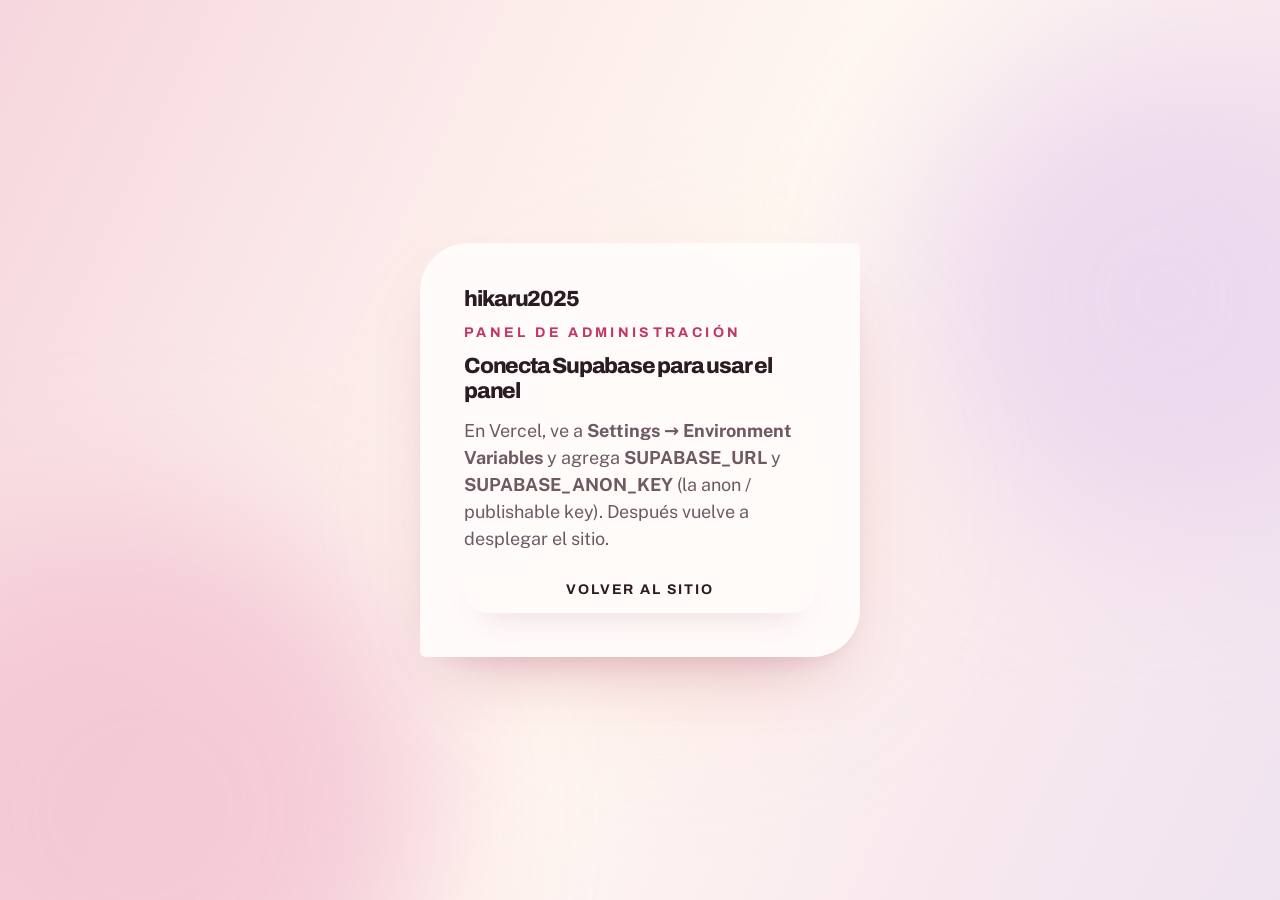
==== html/admin.html @ 3b114d68 "primer commit" ====
<!doctype html>
<html lang="es">
<head>
  <meta charset="utf-8">
  <meta name="viewport" content="width=device-width, initial-scale=1">
  <meta name="robots" content="noindex, nofollow">
  <title>Admin · hikaru2025</title>
  <link rel="preconnect" href="https://fonts.googleapis.com">
  <link rel="preconnect" href="https://fonts.gstatic.com" crossorigin>
  <link href="https://fonts.googleapis.com/css2?family=Archivo:wght@500;600;700;800;900&family=Public+Sans:wght@400;500;600&display=swap" rel="stylesheet">
  <link rel="stylesheet" href="/styles.css">
  <link rel="stylesheet" href="/css/admin.css">
</head>
<body class="admin">
  <div class="bg-orbs" aria-hidden="true"><span></span><span></span><span></span></div>
  <div id="app"><div class="auth"><div class="loader"><span></span><span></span><span></span></div></div></div>
  <dialog id="modal" class="modal"></dialog>
  <script type="module" src="/js/admin.js"></script>
</body>
</html>
---- styles.css ----
/* =====================================================================
   hikaru2025 · Estilos del sitio público
   ===================================================================== */
:root {
  --cream: #fff8f4;
  --paper: #fffbf9;
  --ink: #2b1c23;
  --muted: #6f5a64;
  --accent: #c2365f;
  --accent-2: #dc5470;
  --coral: #e5806a;
  --rose: #f6d4dd;
  --blush: #fbe8eb;
  --lilac: #efe3f0;
  --line: rgba(194, 54, 95, .16);

  --grad-accent: linear-gradient(135deg, #d64d6c 0%, #e2786a 100%);
  --grad-1: linear-gradient(150deg, rgba(247, 210, 221, .95) 0%, rgba(253, 243, 240, .92) 75%);
  --grad-2: linear-gradient(150deg, rgba(253, 244, 241, .95) 0%, rgba(238, 216, 229, .92) 100%);
  --grad-3: linear-gradient(150deg, rgba(237, 223, 240, .95) 0%, rgba(253, 247, 244, .92) 100%);
  --grad-4: linear-gradient(150deg, rgba(250, 226, 228, .95) 0%, rgba(246, 236, 228, .92) 100%);
  --grad-contact: linear-gradient(135deg, #f7c9d6 0%, #fbd9d3 40%, #fde6dc 62%, #ecd3ee 100%);

  --shadow: 0 34px 70px -34px rgba(160, 60, 90, .38), 0 12px 30px -20px rgba(120, 40, 70, .2);
  --shadow-sm: 0 14px 32px -18px rgba(150, 50, 80, .38);

  --font-display: "Archivo", system-ui, sans-serif;
  --font-body: "Public Sans", system-ui, sans-serif;

  --gutter: clamp(20px, 7vw, 140px);
  --header: 84px;
  --ease: cubic-bezier(.2, .75, .2, 1);
}

*, *::before, *::after { box-sizing: border-box; }
html { scroll-behavior: smooth; scroll-padding-top: calc(var(--header) + 12px); }
body {
  margin: 0; min-height: 100vh; display: flex; flex-direction: column;
  font-family: var(--font-body); color: var(--ink); background: var(--cream);
  -webkit-font-smoothing: antialiased; overflow-x: hidden;
}
main { flex: 1; }
img { max-width: 100%; display: block; }
a { color: inherit; }
button { font: inherit; color: inherit; cursor: pointer; }
::selection { background: var(--accent); color: #fff; }
:focus-visible { outline: 3px solid rgba(194, 54, 95, .45); outline-offset: 3px; }

/* ---------- Fondo animado ---------- */
.bg-orbs {
  position: fixed; inset: 0; z-index: -1; overflow: hidden;
  background: linear-gradient(115deg, #f6d6de 0%, #fbeae9 28%, #fff7f1 52%, #f8e9ee 78%, #efe3f0 100%);
}
.bg-orbs span { position: absolute; border-radius: 50%; filter: blur(80px); opacity: .75; animation: drift 22s ease-in-out infinite alternate; }
.bg-orbs span:nth-child(1) { width: 46vw; height: 46vw; left: -12vw; bottom: -16vw; background: #f2bfd0; }
.bg-orbs span:nth-child(2) { width: 38vw; height: 38vw; right: -10vw; top: 6vh; background: #e9d4ee; animation-duration: 28s; }
.bg-orbs span:nth-child(3) { width: 30vw; height: 30vw; left: 38vw; top: 34vh; background: #fde0d8; animation-duration: 34s; }
@keyframes drift { to { transform: translate3d(7vw, -5vh, 0) scale(1.18); } }

/* ---------- Encabezado / menú ---------- */
.site-header {
  position: sticky; top: 0; z-index: 50;
  background: rgba(255, 249, 245, .72);
  backdrop-filter: blur(16px); -webkit-backdrop-filter: blur(16px);
  transition: background .3s, box-shadow .3s;
}
.site-header.scrolled { background: rgba(255, 249, 245, .92); box-shadow: 0 10px 30px -22px rgba(120, 40, 70, .5); }
.nav-inner {
  height: var(--header); display: grid; grid-template-columns: 1fr auto 1fr; align-items: center; gap: 28px;
  padding: 0 clamp(18px, 4.5vw, 86px);
}
.brand { justify-self: start; text-decoration: none; font-family: var(--font-display); font-weight: 800; font-size: 21px; letter-spacing: -.05em; }
.nav-links { display: flex; align-items: center; justify-content: center; gap: 6px; }
.nav-cta { justify-self: end; }
.nav-links a {
  position: relative; padding: 10px 14px; border-radius: 999px; text-decoration: none;
  font-family: var(--font-display); font-weight: 600; font-size: 15px; letter-spacing: -.01em;
  transition: background .2s, color .2s;
}
.nav-links a::after {
  content: ""; position: absolute; left: 14px; right: 14px; bottom: 5px; height: 2px; border-radius: 2px;
  background: var(--grad-accent); transform: scaleX(0); transform-origin: left; transition: transform .35s var(--ease);
}
.nav-links a:hover::after, .nav-links a[aria-current="page"]::after { transform: scaleX(1); }
.nav-links a[aria-current="page"] { color: var(--accent); }
.nav-contact-mobile { display: none; }

.pill-btn {
  display: inline-flex; align-items: center; gap: 10px;
  border: 0; background: var(--paper); padding: 13px 20px; border-radius: 999px; text-decoration: none;
  font-family: var(--font-display); font-weight: 700; font-size: 14px; letter-spacing: .14em; text-transform: uppercase;
  box-shadow: var(--shadow-sm); transition: transform .25s var(--ease), box-shadow .25s, background .25s, color .25s;
}
.pill-btn:hover, .pill-btn[aria-current="page"] { transform: translateY(-2px); box-shadow: var(--shadow); background: var(--grad-accent); color: #fff; }

.menu-toggle { display: none; width: 46px; height: 46px; border: 0; border-radius: 50%; background: var(--paper); box-shadow: var(--shadow-sm); position: relative; }
.menu-toggle span { position: absolute; left: 14px; right: 14px; height: 2px; border-radius: 2px; background: currentColor; transition: transform .3s var(--ease), top .3s; }
.menu-toggle span:first-child { top: 19px; }
.menu-toggle span:last-child { top: 26px; }
.menu-open .menu-toggle span:first-child { top: 22px; transform: rotate(45deg); }
.menu-open .menu-toggle span:last-child { top: 22px; transform: rotate(-45deg); }

/* ---------- Tipografía ---------- */
.eyebrow { margin: 0; color: var(--accent); font-family: var(--font-display); font-weight: 700; font-size: 14px; letter-spacing: .24em; text-transform: uppercase; }
.kicker { font-family: var(--font-display); font-weight: 700; font-size: 14px; letter-spacing: .18em; text-transform: uppercase; }
.kicker.accent { color: var(--accent); }
.display { margin: 0; font-family: var(--font-display); font-weight: 800; letter-spacing: -.055em; line-height: 1.02; }
.h1 { font-size: clamp(48px, 6.4vw, 104px); }
.h1-page { font-size: clamp(40px, 5vw, 76px); }
.h2 { font-size: clamp(30px, 3vw, 46px); }
.h3 { font-size: clamp(22px, 1.7vw, 27px); line-height: 1.12; }
.lead { margin: 0; font-size: clamp(19px, 1.6vw, 25px); color: #5a454f; max-width: 34ch; line-height: 1.35; }
.text { margin: 0; color: var(--muted); font-size: 18px; line-height: 1.5; max-width: 52ch; }

/* ---------- Botones ---------- */
.btn {
  display: inline-flex; align-items: center; justify-content: center; gap: 10px;
  padding: 16px 26px; border: 0; border-radius: 999px; text-decoration: none;
  font-family: var(--font-display); font-weight: 700; font-size: 14px; letter-spacing: .13em; text-transform: uppercase; white-space: nowrap;
  transition: transform .25s var(--ease), box-shadow .25s, background .25s, color .25s;
}
.btn:hover { transform: translateY(-3px); }
.btn:active { transform: translateY(0); }
.btn-primary { background: var(--grad-accent); color: #fff; box-shadow: 0 18px 30px -16px rgba(200, 60, 90, .75); }
.btn-primary:hover { box-shadow: 0 24px 36px -16px rgba(200, 60, 90, .85); }
.btn-ghost { background: var(--paper); color: var(--ink); box-shadow: var(--shadow-sm); }
.btn-ghost:hover { background: #fff; }
.btn-block { width: 100%; }
.btn[aria-disabled="true"], .btn:disabled { opacity: .5; pointer-events: none; box-shadow: none; }
.btn svg { transition: transform .25s var(--ease); }
.btn:hover svg { transform: translate(2px, -2px); }

/* ---------- Secciones ---------- */
.section { position: relative; padding: clamp(56px, 8vw, 120px) var(--gutter); display: grid; gap: 44px; }
.section-head { display: flex; justify-content: space-between; align-items: end; gap: 24px 56px; flex-wrap: wrap; }
.section-head > div:first-child { display: grid; gap: 14px; max-width: 760px; }
.section-aside { display: grid; gap: 18px; justify-items: start; max-width: 420px; }

.reveal { opacity: 0; translate: 0 34px; transition: opacity .9s var(--ease) var(--d, 0s), translate .9s var(--ease) var(--d, 0s); }
.reveal.in { opacity: 1; translate: 0 0; }

.tilt {
  transform: perspective(1000px) rotateX(var(--rx, 0deg)) rotateY(var(--ry, 0deg)) translateY(var(--lift, 0px));
  transition: transform .35s var(--ease), box-shadow .35s, opacity .9s var(--ease) var(--d, 0s), translate .9s var(--ease) var(--d, 0s);
}
.tilt:hover { --lift: -8px; box-shadow: var(--shadow); }

/* ---------- Portadas ---------- */
.hero { min-height: calc(100svh - var(--header)); grid-template-columns: 1.05fr 1fr; align-items: center; padding-top: 40px; }
.page-hero { min-height: calc(78svh - var(--header)); align-content: center; }
.page-hero.split { grid-template-columns: 1.05fr 1fr; align-items: center; }
.page-hero.is-loading { place-items: center; }
.hero-copy { display: grid; gap: 22px; justify-items: start; }
.hero-actions { display: flex; gap: 14px; flex-wrap: wrap; margin-top: 8px; }
.num { font-family: var(--font-display); font-weight: 800; font-size: 22px; letter-spacing: -.04em; color: var(--accent); }
.ticker {
  display: inline-flex; align-items: center; gap: 12px; margin: 0;
  padding: 10px 18px 10px 14px; border-radius: 999px; background: rgba(255, 251, 249, .7);
  font-family: var(--font-display); font-weight: 700; font-size: 14px; letter-spacing: .12em; text-transform: uppercase;
}
.ticker-dot { width: 10px; height: 10px; border-radius: 50%; background: var(--accent-2); animation: pulse 2s infinite; }
@keyframes pulse { 0% { box-shadow: 0 0 0 0 rgba(220, 84, 112, .5); } 70%, 100% { box-shadow: 0 0 0 12px rgba(220, 84, 112, 0); } }
[data-ticker] { display: inline-block; transition: opacity .35s, translate .35s; }
[data-ticker].out { opacity: 0; translate: 0 8px; }

.hero-visual { position: relative; height: min(560px, 62vh); }
.about-visual { height: min(500px, 56vh); }
[data-depth] { translate: var(--px, 0) var(--py, 0); transition: translate .5s ease-out; }
.blob { position: absolute; }
.blob-a {
  right: 3%; top: 2%; width: 64%; aspect-ratio: 1.25;
  background: linear-gradient(135deg, #db6a82 0%, #eaa8b7 55%, #f6d2da 100%);
  border-radius: 48% 52% 40% 60% / 38% 46% 54% 62%;
  animation: morph 14s ease-in-out infinite, float 9s ease-in-out infinite;
}
.blob-b {
  left: 3%; top: 44%; width: 46%; aspect-ratio: 1.5;
  background: linear-gradient(160deg, #fcf5f3, #f0d4de);
  border-radius: 22% 26% 38% 48% / 30% 30% 60% 60%; box-shadow: var(--shadow);
  animation: float 11s ease-in-out infinite reverse;
}
.blob-c {
  right: 0; bottom: 0; width: 33%; aspect-ratio: 1.35; border-radius: 50%;
  background: linear-gradient(135deg, #e07b5f, #d9486b); box-shadow: 0 30px 50px -28px rgba(200, 60, 90, .7);
  animation: morph 10s ease-in-out infinite reverse, float 7s ease-in-out infinite;
}
@keyframes morph {
  0%, 100% { border-radius: 48% 52% 40% 60% / 38% 46% 54% 62%; }
  33% { border-radius: 60% 40% 55% 45% / 50% 60% 40% 50%; }
  66% { border-radius: 40% 60% 45% 55% / 60% 40% 60% 40%; }
}
@keyframes float { 50% { transform: translateY(-18px) rotate(3deg); } }
.hero-card {
  position: absolute; left: 22%; top: 26%; z-index: 2; width: min(340px, 72%); padding: 30px 32px;
  display: grid; gap: 30px; background: var(--paper); border-radius: 8px 40px 8px 40px; box-shadow: var(--shadow);
}
.hero-card .range { font-family: var(--font-display); font-weight: 800; font-size: 21px; color: var(--accent); letter-spacing: -.03em; }
.hero-card .tags { font-family: var(--font-display); font-weight: 700; font-size: 17px; letter-spacing: .2em; text-transform: uppercase; line-height: 1.45; }

/* ---------- Tarjetas de servicio ---------- */
.service-grid { display: grid; grid-template-columns: repeat(auto-fit, minmax(260px, 1fr)); gap: 22px; }
.nav-card {
  position: relative; isolation: isolate; overflow: hidden; min-height: 340px; padding: 30px;
  display: flex; flex-direction: column; gap: 18px; text-decoration: none;
  background: var(--grad-1); border-radius: 40px 40px 6px 40px; box-shadow: var(--shadow-sm);
}
.nav-card { transition: transform .35s var(--ease), box-shadow .35s, color .45s var(--ease), opacity .9s var(--ease) var(--d, 0s), translate .9s var(--ease) var(--d, 0s); }
.nav-card::before {
  content: ""; position: absolute; inset: 0; z-index: -1;
  background: linear-gradient(135deg, #c93a62 0%, #dd5f72 55%, #e47a6c 100%);
  opacity: 0; transition: opacity .45s var(--ease);
}
.nav-card:hover::before, .nav-card:focus-visible::before, .nav-card:active::before { opacity: 1; }
.nav-card:hover, .nav-card:focus-visible, .nav-card:active { color: #fff; }
.nav-card:active { --lift: -2px; }
.nav-card .h3 { margin-top: 18px; }
.card-text { color: var(--muted); font-size: 17px; line-height: 1.45; transition: color .45s var(--ease); }
.nav-card:hover .card-text, .nav-card:focus-visible .card-text, .nav-card:active .card-text { color: rgba(255, 255, 255, .9); }
.card-link { margin-top: auto; display: inline-flex; align-items: center; gap: 8px; font-family: var(--font-display); font-weight: 700; font-size: 14px; letter-spacing: .14em; text-transform: uppercase; }
.card-link .arrow { display: inline-flex; transition: transform .35s var(--ease); }
.nav-card:hover .arrow { transform: translate(6px, -6px) scale(1.15); }

/* ---------- Imagen / ilustración del servicio ---------- */
.media-stage { position: relative; height: min(520px, 60vh); }
.halo {
  position: absolute; inset: 0 0 0 4%;
  background: radial-gradient(circle at 40% 40%, rgba(255, 255, 255, .85), rgba(255, 246, 244, .5));
  border-radius: 58% 42% 45% 55% / 48% 52% 48% 52%; animation: morph 18s ease-in-out infinite;
}
.media-frame { position: absolute; left: 13%; top: 9%; width: 62%; aspect-ratio: 1.25; overflow: hidden; border-radius: 8px 44px 8px 44px; box-shadow: var(--shadow); background: #f3dbe2; }
.media-frame img { width: 100%; height: 100%; object-fit: cover; transition: transform 1.2s var(--ease); }
.media-stage:hover .media-frame img { transform: scale(1.06); }
.media-caption {
  position: absolute; right: 0; bottom: 6%; max-width: 300px; padding: 24px 28px;
  background: var(--paper); border-radius: 6px 6px 36px 6px; box-shadow: var(--shadow);
  font-family: var(--font-display); font-weight: 700; font-size: 18px; letter-spacing: .14em; text-transform: uppercase; line-height: 1.3;
  animation: float 9s ease-in-out infinite;
}
.ill { position: absolute; inset: 0; }
.ill-browser { background: linear-gradient(160deg, #fff, #fbeef1); display: flex; flex-direction: column; }
.ill-bar { display: flex; align-items: center; gap: 6px; padding: 12px 14px; background: #f7e3e8; }
.ill-bar i { width: 10px; height: 10px; border-radius: 50%; background: #e7a4b4; }
.ill-bar span { margin-left: 10px; flex: 1; height: 14px; border-radius: 99px; background: #fff; font: 600 10px/14px var(--font-body); color: var(--muted); padding: 0 10px; overflow: hidden; white-space: nowrap; }
.ill-body { flex: 1; padding: 16px; display: grid; grid-template-rows: 44% 1fr; gap: 12px; }
.ill-hero { border-radius: 12px; background: var(--grad-accent); position: relative; overflow: hidden; }
.ill-hero::after { content: ""; position: absolute; left: 8%; top: 28%; width: 45%; height: 12%; border-radius: 99px; background: rgba(255, 255, 255, .85); box-shadow: 0 22px 0 -2px rgba(255, 255, 255, .55); }
.ill-grid { display: grid; grid-template-columns: repeat(3, 1fr); gap: 10px; }
.ill-grid b { border-radius: 10px; background: linear-gradient(90deg, #f6dbe2 0%, #fdf1f3 50%, #f6dbe2 100%); background-size: 200% 100%; animation: shimmer 2.4s linear infinite; }
.ill-grid b:nth-child(2n) { animation-delay: .4s; }
@keyframes shimmer { to { background-position: -200% 0; } }
.ill-flow { background: linear-gradient(160deg, #2c1b24, #4a2434); }
.ill-flow svg { width: 100%; height: 100%; }
.ill-flow .node { fill: #fff6f6; }
.ill-flow .node-accent { fill: url(#flowGrad); }
.ill-flow .wire { fill: none; stroke: rgba(255, 220, 228, .45); stroke-width: 2; stroke-dasharray: 6 6; animation: dash 1.2s linear infinite; }
.ill-flow text { font: 700 11px var(--font-display); letter-spacing: .12em; fill: #3a2430; text-transform: uppercase; }
.ill-flow .node-accent + text { fill: #fff; }
@keyframes dash { to { stroke-dashoffset: -24; } }
.ill-chat { background: linear-gradient(170deg, #fdf3f1, #f3dbe4); padding: 22px; display: flex; flex-direction: column; justify-content: flex-end; gap: 10px; }
.bubble { max-width: 78%; padding: 12px 16px; border-radius: 18px 18px 18px 4px; background: #fff; font-size: 14px; line-height: 1.35; color: var(--ink); box-shadow: 0 8px 18px -12px rgba(120, 40, 70, .4); opacity: 0; animation: bubble 9s var(--ease) infinite; }
.bubble.out { align-self: flex-end; border-radius: 18px 18px 4px 18px; background: var(--grad-accent); color: #fff; }
.bubble:nth-child(2) { animation-delay: .9s; }
.bubble:nth-child(3) { animation-delay: 1.8s; }
.bubble:nth-child(4) { animation-delay: 2.7s; }
@keyframes bubble { 0% { opacity: 0; transform: translateY(12px) scale(.96); } 8%, 82% { opacity: 1; transform: none; } 92%, 100% { opacity: 0; transform: translateY(-6px); } }
.typing { display: flex; gap: 5px; padding: 14px 16px; }
.typing i { width: 7px; height: 7px; border-radius: 50%; background: #fff; animation: blink 1.2s infinite; }
.typing i:nth-child(2) { animation-delay: .2s; }
.typing i:nth-child(3) { animation-delay: .4s; }
@keyframes blink { 50% { opacity: .3; } }

/* ---------- Proyectos ---------- */
.projects-grid { display: grid; grid-template-columns: repeat(auto-fit, minmax(280px, 1fr)); gap: 24px; }
.project { display: flex; flex-direction: column; overflow: hidden; background: var(--grad-1); border-radius: 6px 40px 6px 6px; box-shadow: var(--shadow-sm); }
.project:nth-child(3n+2) { background: var(--grad-2); border-radius: 6px 40px 40px 40px; }
.project:nth-child(3n+3) { background: var(--grad-3); border-radius: 40px 40px 6px 40px; }
.project-media { position: relative; display: block; aspect-ratio: 16 / 8; overflow: hidden; background: #f3dbe2; }
.project-media img { width: 100%; height: 100%; object-fit: cover; transition: transform 1s var(--ease); }
.project:hover .project-media img { transform: scale(1.06); }
.project-media .ill-body { grid-template-rows: 1fr; }
.project-media .ill-hero::after { top: 34%; }
.project-body { flex: 1; display: grid; gap: 12px; align-content: start; padding: 26px 28px 30px; }
.project .domain { display: inline-flex; align-items: center; gap: 6px; font-size: 14px; font-weight: 600; color: var(--accent); text-decoration: none; }
.project .domain:hover { text-decoration: underline; }
.project-actions { margin-top: 14px; }

/* ---------- Paquetes ---------- */
.pkg-grid { display: flex; flex-wrap: wrap; justify-content: center; gap: 24px; padding-top: 14px; }
.pkg-grid > .pkg { flex: 1 1 260px; max-width: 400px; }
.pkg { position: relative; min-height: 440px; padding: 36px 36px 32px; display: flex; flex-direction: column; align-items: center; gap: 18px; text-align: center; background: var(--grad-1); border-radius: 40px 40px 6px 40px; box-shadow: var(--shadow-sm); }
.pkg:nth-child(3n+2) { background: var(--grad-2); border-radius: 6px 40px 40px 6px; }
.pkg:nth-child(3n+3) { background: var(--grad-4); border-radius: 40px 6px 6px 40px; }
.pkg.is-highlight { box-shadow: 0 0 0 2px rgba(194, 54, 95, .35), var(--shadow); }
.badge { position: absolute; top: -14px; left: 50%; translate: -50% 0; white-space: nowrap; padding: 8px 14px; border-radius: 999px; background: var(--grad-accent); color: #fff; font-family: var(--font-display); font-weight: 700; font-size: 11px; letter-spacing: .16em; text-transform: uppercase; }
.price { margin: 0; font-family: var(--font-display); font-weight: 800; font-size: clamp(26px, 2.4vw, 38px); letter-spacing: -.05em; line-height: 1.05; color: var(--accent); overflow-wrap: anywhere; max-width: 100%; }
.pkg-includes { margin-top: auto; width: 100%; color: var(--muted); font-size: 17px; line-height: 1.5; }
.pkg-includes ul { margin: 2px 0 0; padding: 0; list-style: none; }
.pkg-includes li::before { content: "·"; margin-right: 8px; color: var(--accent); font-weight: 700; }

/* ---------- Pasos y valores ---------- */
.steps { list-style: none; margin: 0; padding: 0; display: grid; grid-template-columns: repeat(auto-fit, minmax(220px, 1fr)); gap: 22px; }
.step { display: grid; gap: 14px; align-content: start; padding: 32px 30px; background: var(--grad-1); border-radius: 36px 36px 6px 36px; box-shadow: var(--shadow-sm); }
.step:nth-child(4n+2) { background: var(--grad-2); border-radius: 6px 36px 36px 36px; }
.step:nth-child(4n+3) { background: var(--grad-3); border-radius: 36px 6px 36px 36px; }
.step:nth-child(4n+4) { background: var(--grad-4); border-radius: 36px 36px 36px 6px; }
.step .text { font-size: 17px; }
.step-n { font-family: var(--font-display); font-weight: 900; font-size: 46px; letter-spacing: -.06em; line-height: 1; background: var(--grad-accent); -webkit-background-clip: text; background-clip: text; color: transparent; }

/* ---------- Sobre nosotros ---------- */
.story-grid { display: grid; grid-template-columns: 1fr 1.2fr; gap: 40px 80px; align-items: start; }
.story-text { display: grid; gap: 20px; }
.stats { display: grid; grid-template-columns: repeat(3, 1fr); gap: 22px; padding: 34px; border-radius: 40px 6px 40px 6px; background: rgba(255, 252, 251, .75); box-shadow: var(--shadow-sm); }
.stat { display: grid; gap: 6px; text-align: center; }
.stat-n { font-family: var(--font-display); font-weight: 900; font-size: clamp(44px, 5vw, 76px); letter-spacing: -.06em; line-height: 1; background: var(--grad-accent); -webkit-background-clip: text; background-clip: text; color: transparent; }
.stat .kicker { color: var(--muted); font-size: 12px; }

/* ---------- Llamado a la acción ---------- */
.cta-band {
  display: flex; justify-content: space-between; align-items: center; gap: 24px 40px; flex-wrap: wrap;
  padding: clamp(36px, 5vw, 64px); border-radius: 48px 6px 48px 6px; background: var(--grad-accent); color: #fff;
  box-shadow: 0 34px 60px -34px rgba(200, 60, 90, .8); position: relative; overflow: hidden;
}
.cta-band::after { content: ""; position: absolute; right: -60px; top: -80px; width: 260px; height: 260px; border-radius: 50%; background: rgba(255, 255, 255, .14); animation: morph 12s ease-in-out infinite; }
.cta-band > div { display: grid; gap: 10px; position: relative; z-index: 1; }
.cta-band .text { color: rgba(255, 255, 255, .88); }
.cta-band .btn-primary { background: #fff; color: var(--accent); position: relative; z-index: 1; }

/* ---------- Contacto ---------- */
.contact-grid { display: grid; grid-template-columns: repeat(2, 1fr); gap: 22px; }
.contact { padding: 30px 32px; display: grid; gap: 18px; background: var(--grad-1); border-radius: 40px 6px 6px 40px; box-shadow: var(--shadow-sm); }
.contact:nth-child(4n+2) { background: var(--grad-3); border-radius: 40px 40px 6px 40px; }
.contact:nth-child(4n+3) { background: var(--grad-2); border-radius: 6px 40px 40px 6px; }
.contact:nth-child(4n+4) { background: var(--grad-4); border-radius: 40px 40px 6px 6px; }
.contact .value { overflow-wrap: anywhere; }
.contact-grid.compact { gap: 14px; margin-top: 10px; }
.contact-grid.compact .contact { padding: 22px 24px; gap: 12px; }
.contact-grid.compact .h3 { font-size: 20px; }
.contact-grid.compact .btn { padding: 12px 16px; font-size: 12px; }

/* Tema contacto: rosa pastel más intenso (sección del inicio y página de contacto) */
.theme-dark .contact, .theme-contact .contact {
  background: rgba(255, 252, 251, .6); border: 1px solid rgba(255, 255, 255, .75);
  backdrop-filter: blur(12px); -webkit-backdrop-filter: blur(12px); box-shadow: var(--shadow-sm);
}
.theme-dark .contact:hover, .theme-contact .contact:hover { background: rgba(255, 252, 251, .85); }
.contact-band {
  position: relative; overflow: hidden; isolation: isolate;
  display: grid; gap: 40px; padding: clamp(36px, 6vw, 90px);
  background: var(--grad-contact); border-radius: 56px 8px 56px 8px;
  box-shadow: 0 40px 80px -44px rgba(194, 54, 95, .55);
}
.contact-band::before, .contact-band::after { content: ""; position: absolute; z-index: -1; border-radius: 50%; filter: blur(50px); }
.contact-band::before { width: 420px; height: 420px; right: -120px; top: -160px; background: rgba(235, 140, 165, .6); animation: drift 18s ease-in-out infinite alternate; }
.contact-band::after { width: 340px; height: 340px; left: -100px; bottom: -170px; background: rgba(250, 190, 170, .65); animation: drift 24s ease-in-out infinite alternate-reverse; }

/* Página de contacto: mismo rosa pastel, con un degradado distinto */
body.theme-contact { background: #f8d5dc; }
.theme-contact .bg-orbs { background: var(--grad-contact); }
.theme-contact .bg-orbs span:nth-child(1) { background: #ef9fb6; opacity: .7; }
.theme-contact .bg-orbs span:nth-child(2) { background: #fbc6b4; opacity: .7; }
.theme-contact .bg-orbs span:nth-child(3) { background: #dcbfe8; opacity: .6; }
.theme-contact .site-header { background: rgba(255, 240, 242, .6); }
.theme-contact .site-header.scrolled { background: rgba(255, 240, 242, .92); }
.contact-page { grid-template-columns: 1fr minmax(0, 600px); align-items: start; gap: 56px; padding-top: clamp(40px, 6vw, 90px); }
.contact-intro { display: grid; gap: 20px; }

/* ---------- Formulario ---------- */
.form-card {
  --ink: #2b1c23; --muted: #6f5a64; --accent: #c2365f; --paper: #fffbf9;
  color: var(--ink); display: grid; gap: 22px; padding: clamp(28px, 4vw, 52px);
  background: rgba(255, 252, 251, .96); border-radius: 48px 6px 48px 6px; box-shadow: var(--shadow);
}
.form-intro { display: grid; gap: 10px; margin-bottom: 6px; }
.form-intro .text { font-size: 16px; }
.row-2 { display: grid; grid-template-columns: 1fr 1fr; gap: 20px; }
.field { display: grid; gap: 10px; }
.field > span:first-child { font-family: var(--font-display); font-weight: 700; font-size: 13px; letter-spacing: .2em; text-transform: uppercase; }
.field input, .field select, .field textarea {
  width: 100%; padding: 15px 18px; border: 1px solid #f0d4dc; border-radius: 14px;
  background: #fffdfc; font: inherit; font-size: 17px; color: #2b1c23; transition: border-color .2s, box-shadow .2s;
}
.field textarea { min-height: 140px; resize: vertical; }
.field input:focus, .field select:focus, .field textarea:focus { outline: none; border-color: #c2365f; box-shadow: 0 0 0 4px rgba(194, 54, 95, .12); }
.hp { position: absolute; left: -9999px; width: 1px; height: 1px; opacity: 0; }
.form-card .btn-primary { justify-self: start; }

/* ---------- Pie de página ---------- */
.site-footer { padding: 64px var(--gutter) 36px; border-top: 1px solid var(--line); background: rgba(255, 249, 245, .55); }
.theme-contact .site-footer { background: rgba(255, 245, 243, .5); }
.footer-grid { display: grid; grid-template-columns: 2fr repeat(3, 1fr); gap: 36px; }
.footer-brand { display: grid; gap: 12px; align-content: start; }
.footer-brand .text { font-size: 16px; max-width: 30ch; }
.site-footer ul { list-style: none; margin: 14px 0 0; padding: 0; display: grid; gap: 10px; }
.site-footer ul a { text-decoration: none; color: var(--muted); transition: color .2s; }
.site-footer ul a:hover { color: var(--accent); }
.site-footer .kicker { margin: 0; font-size: 12px; }
.footer-legal { margin: 48px 0 0; font-size: 14px; color: var(--muted); }

/* ---------- Varios ---------- */
.loader { display: flex; gap: 10px; justify-content: center; }
.loader span { width: 14px; height: 14px; border-radius: 50%; background: var(--accent-2); animation: blink 1s infinite; }
.loader span:nth-child(2) { animation-delay: .15s; }
.loader span:nth-child(3) { animation-delay: .3s; }
.demo-badge { position: fixed; left: 18px; bottom: 18px; z-index: 39; padding: 8px 14px; border-radius: 999px; background: rgba(43, 28, 35, .85); color: #fff; font: 600 12px var(--font-body); }
.toast {
  position: fixed; left: 50%; bottom: 32px; z-index: 80; max-width: min(92vw, 460px);
  padding: 14px 22px; border-radius: 16px; background: #2b1c23; color: #fff; font-size: 15px; box-shadow: var(--shadow);
  transform: translate(-50%, 20px); opacity: 0; pointer-events: none; transition: opacity .3s, transform .3s var(--ease);
}
.toast.show { opacity: 1; transform: translate(-50%, 0); }
.toast[data-type="ok"] { background: linear-gradient(135deg, #b8325a, #d9607a); }
.toast[data-type="error"] { background: #7a1f35; }

/* ---------- Responsive ---------- */
@media (max-width: 1180px) {
  .nav-inner { display: flex; }
  .menu-toggle { display: block; margin-left: auto; }
  .nav-cta { display: none; }
  .nav-links {
    position: absolute; left: 12px; right: 12px; top: calc(var(--header) - 6px);
    flex-direction: column; align-items: stretch; gap: 2px; padding: 12px;
    background: rgba(255, 250, 247, .97); border-radius: 28px; box-shadow: var(--shadow);
    opacity: 0; visibility: hidden; translate: 0 -10px; transition: opacity .3s, translate .3s var(--ease), visibility .3s;
  }
  .menu-open .nav-links { opacity: 1; visibility: visible; translate: 0 0; }
  .nav-links a { padding: 16px 18px; font-size: 18px; }
  .nav-links a::after { left: 18px; right: auto; width: 30px; bottom: 10px; }
  .nav-contact-mobile { display: block; background: var(--grad-accent); color: #fff !important; text-align: center; margin-top: 6px; }
  .nav-contact-mobile::after { display: none; }
  .contact-grid { grid-template-columns: 1fr; }
  .contact-grid.compact { grid-template-columns: 1fr 1fr; }
}
@media (max-width: 900px) {
  :root { --header: 72px; }
  .hero, .page-hero.split, .contact-page, .story-grid { grid-template-columns: 1fr; }
  .hero { min-height: 0; padding-top: 32px; }
  .page-hero { min-height: 0; }
  .hero-visual { height: 380px; }
  .media-stage { height: 360px; }
  .media-frame { left: 4%; width: 74%; }
  .media-caption { font-size: 14px; padding: 18px 20px; max-width: 220px; }
  .nav-card { min-height: 0; }
  .pkg { min-height: 0; }
  .footer-grid { grid-template-columns: 1fr 1fr; }
  .footer-brand { grid-column: 1 / -1; }
}
@media (max-width: 600px) {
  .row-2, .contact-grid.compact { grid-template-columns: 1fr; }
  .stats { grid-template-columns: 1fr; padding: 26px; }
  .hero-card { left: 10%; padding: 22px; }
  .hero-card .tags { font-size: 14px; }
  .btn { padding: 14px 20px; }
  .demo-badge { display: none; }
}

@media (prefers-reduced-motion: reduce) {
  *, *::before, *::after { animation: none !important; transition: none !important; scroll-behavior: auto !important; }
  .reveal { opacity: 1; translate: none; }
  .bubble { opacity: 1; }
}
---- css/admin.css ----
/* =====================================================================
   hikaru2025 · Panel de administración
   ===================================================================== */
html { scroll-snap-type: none !important; }
body.admin { min-height: 100vh; }

/* ---------- Login ---------- */
.auth { min-height: 100vh; display: grid; place-items: center; padding: 24px; }
.auth-card {
  width: min(440px, 100%); display: grid; gap: 20px; padding: 44px;
  background: rgba(255, 252, 251, .93); border-radius: 48px 6px 48px 6px; box-shadow: var(--shadow);
}
.auth-card .brand { font-size: 22px; }
.form-msg { margin: 0; min-height: 1.2em; font-size: 15px; color: var(--accent); }
.notice { display: grid; gap: 14px; }
.notice code, .code {
  display: block; padding: 14px 16px; border-radius: 12px; background: #2b1c23; color: #ffe4ea;
  font: 13px/1.5 ui-monospace, SFMono-Regular, Menlo, monospace; white-space: pre-wrap; word-break: break-all;
}

/* ---------- Estructura ---------- */
.admin-shell { display: grid; grid-template-columns: 270px 1fr; min-height: 100vh; }
.admin-side {
  position: sticky; top: 0; height: 100vh; padding: 32px 22px;
  display: flex; flex-direction: column; gap: 28px;
  background: rgba(255, 249, 245, .78); backdrop-filter: blur(16px); -webkit-backdrop-filter: blur(16px);
  border-right: 1px solid var(--line);
}
.admin-side .brand { font-size: 22px; padding: 0 12px; }
.admin-side .eyebrow { padding: 0 12px; font-size: 12px; margin-top: -20px; }
.admin-nav { display: grid; gap: 4px; }
.admin-nav button {
  display: flex; align-items: center; justify-content: space-between; gap: 10px;
  padding: 13px 14px; border: 0; border-radius: 14px; background: transparent; text-align: left;
  font-family: var(--font-display); font-weight: 700; font-size: 15px; letter-spacing: -.01em;
  transition: background .2s, color .2s;
}
.admin-nav button:hover { background: rgba(246, 212, 221, .55); }
.admin-nav button.active { background: var(--grad-accent); color: #fff; box-shadow: var(--shadow-sm); }
.count {
  min-width: 24px; padding: 3px 8px; border-radius: 999px; background: var(--accent); color: #fff;
  font-size: 12px; text-align: center;
}
.count:empty { display: none; }
.admin-nav button.active .count { background: #fff; color: var(--accent); }
.side-foot { margin-top: auto; display: grid; gap: 12px; padding: 0 6px; }
.side-foot small { color: var(--muted); overflow-wrap: anywhere; }
.link-btn { border: 0; background: none; padding: 0; text-align: left; color: var(--accent); font-weight: 600; text-decoration: underline; text-underline-offset: 3px; }

.admin-main { padding: clamp(24px, 4vw, 56px); display: grid; gap: 28px; align-content: start; min-width: 0; }
.view-head { display: flex; justify-content: space-between; align-items: end; gap: 20px; flex-wrap: wrap; }
.view-head > div { display: grid; gap: 10px; }
.view-head .text { font-size: 16px; }

.btn.sm { padding: 11px 16px; font-size: 12px; }

/* ---------- Tabla ---------- */
.panel {
  background: rgba(255, 252, 251, .9); border-radius: 28px; box-shadow: var(--shadow-sm); overflow: hidden;
}
.data { width: 100%; border-collapse: collapse; font-size: 15px; }
.data th {
  text-align: left; padding: 16px 20px; background: rgba(246, 212, 221, .45);
  font-family: var(--font-display); font-weight: 700; font-size: 12px; letter-spacing: .16em; text-transform: uppercase; color: var(--muted);
}
.data td { padding: 14px 20px; border-top: 1px solid var(--line); vertical-align: middle; }
.data tr { transition: background .2s; }
.data tbody tr:hover { background: rgba(251, 232, 235, .55); }
.data td.strong { font-weight: 600; }
.data a { color: var(--accent); text-decoration: none; word-break: break-all; }
.data a:hover { text-decoration: underline; }
.muted { color: var(--muted); }
.thumb { width: 54px; height: 38px; border-radius: 8px; object-fit: cover; background: var(--blush); }
.row-actions { display: flex; gap: 8px; justify-content: flex-end; white-space: nowrap; }
.icon-btn {
  padding: 8px 14px; border: 0; border-radius: 999px; background: var(--paper); box-shadow: 0 4px 12px -8px rgba(120, 40, 70, .5);
  font-weight: 600; font-size: 14px; transition: background .2s, color .2s;
}
.icon-btn:hover { background: var(--blush); }
.icon-btn.danger:hover { background: #7a1f35; color: #fff; }
.empty { padding: 48px 24px; text-align: center; color: var(--muted); }

/* Interruptor */
.switch { position: relative; display: inline-block; width: 46px; height: 26px; }
.switch input { position: absolute; opacity: 0; inset: 0; margin: 0; cursor: pointer; z-index: 1; }
.switch span { position: absolute; inset: 0; border-radius: 99px; background: #e8cfd6; transition: background .25s; }
.switch span::after { content: ""; position: absolute; left: 3px; top: 3px; width: 20px; height: 20px; border-radius: 50%; background: #fff; box-shadow: 0 2px 6px rgba(0, 0, 0, .15); transition: transform .25s var(--ease); }
.switch input:checked + span { background: var(--accent-2); }
.switch input:checked + span::after { transform: translateX(20px); }
.switch input:focus-visible + span { outline: 3px solid rgba(194, 54, 95, .45); outline-offset: 2px; }

/* ---------- Solicitudes ---------- */
.chips { display: flex; gap: 8px; flex-wrap: wrap; }
.chip {
  padding: 9px 16px; border: 0; border-radius: 999px; background: rgba(255, 252, 251, .85);
  font-family: var(--font-display); font-weight: 700; font-size: 13px; letter-spacing: .06em;
  box-shadow: 0 4px 12px -8px rgba(120, 40, 70, .5);
}
.chip.active { background: var(--ink); color: #fff; }
.req-list { display: grid; gap: 16px; }
.req {
  display: grid; gap: 12px; padding: 24px 26px;
  background: rgba(255, 252, 251, .9); border-radius: 6px 28px 28px 28px; box-shadow: var(--shadow-sm);
  border-left: 4px solid transparent;
}
.req[data-status="nueva"] { border-left-color: var(--accent-2); }
.req header { display: flex; justify-content: space-between; gap: 12px; flex-wrap: wrap; }
.req header strong { font-family: var(--font-display); font-size: 19px; letter-spacing: -.03em; }
.req header a { color: var(--accent); margin-left: 8px; }
.req time { color: var(--muted); font-size: 14px; }
.req .tag {
  justify-self: start; padding: 6px 12px; border-radius: 999px; background: var(--blush); color: var(--accent);
  font-family: var(--font-display); font-weight: 700; font-size: 12px; letter-spacing: .12em; text-transform: uppercase;
}
.req p { margin: 0; color: #4d3a43; line-height: 1.5; white-space: pre-wrap; overflow-wrap: anywhere; }
.req footer { display: flex; gap: 10px; align-items: center; flex-wrap: wrap; }
.req select { padding: 9px 12px; border-radius: 12px; border: 1px solid #f0d4dc; background: #fff; font: inherit; font-size: 14px; }

/* ---------- Ajustes ---------- */
.settings-form { display: grid; gap: 22px; }
.settings-group { display: grid; gap: 18px; padding: 28px; background: rgba(255, 252, 251, .9); border-radius: 28px; box-shadow: var(--shadow-sm); }
.settings-group h2 { margin: 0; font-family: var(--font-display); font-size: 20px; letter-spacing: -.03em; }
.settings-group .grid { display: grid; grid-template-columns: repeat(auto-fit, minmax(260px, 1fr)); gap: 18px; }
.sticky-save { position: sticky; bottom: 20px; justify-self: end; }

/* ---------- Modal ---------- */
.modal {
  width: min(680px, calc(100vw - 24px)); max-height: calc(100vh - 32px); padding: 0; border: 0;
  border-radius: 32px; background: var(--paper); color: var(--ink); box-shadow: var(--shadow);
}
.modal::backdrop { background: rgba(43, 28, 35, .35); backdrop-filter: blur(4px); }
.modal[open] { animation: pop .35s var(--ease); }
@keyframes pop { from { opacity: 0; transform: translateY(16px) scale(.98); } }
.modal-card { display: flex; flex-direction: column; max-height: calc(100vh - 32px); }
.modal-card header, .modal-card footer { display: flex; justify-content: space-between; align-items: center; gap: 12px; padding: 22px 28px; }
.modal-card header { border-bottom: 1px solid var(--line); }
.modal-card footer { border-top: 1px solid var(--line); justify-content: flex-end; }
.modal-body { display: grid; gap: 18px; padding: 24px 28px; overflow-y: auto; }
.modal .field > span:first-child { font-size: 12px; }
.modal .field input, .modal .field select, .modal .field textarea { padding: 13px 15px; font-size: 16px; }
.modal .field textarea { min-height: 110px; }
.help { font-size: 13px; color: var(--muted); }
.check { display: flex; align-items: center; gap: 12px; font-weight: 600; }
.checks { display: flex; gap: 28px; flex-wrap: wrap; }
.img-field { display: grid; grid-template-columns: 110px 1fr; gap: 14px; align-items: center; }
.img-field img, .img-field .ph { width: 110px; height: 78px; border-radius: 12px; object-fit: cover; background: var(--grad-1); }
.img-field > div { display: grid; gap: 8px; justify-items: start; }
.file-btn { position: relative; overflow: hidden; }
.file-btn input { position: absolute; inset: 0; opacity: 0; cursor: pointer; }

/* ---------- Responsive ---------- */
@media (max-width: 900px) {
  .admin-shell { grid-template-columns: minmax(0, 1fr); }
  .admin-nav, .admin-main { min-width: 0; }
  .admin-side { min-width: 0; position: sticky; z-index: 5; height: auto; padding: 14px 16px; gap: 12px; flex-direction: row; align-items: center; flex-wrap: wrap; border-right: 0; border-bottom: 1px solid var(--line); }
  .admin-side .eyebrow { display: none; }
  .admin-nav { order: 3; width: 100%; display: flex; overflow-x: auto; gap: 6px; padding-bottom: 4px; }
  .admin-nav button { white-space: nowrap; padding: 10px 14px; }
  .side-foot { margin: 0 0 0 auto; display: flex; align-items: center; }
  .side-foot small { display: none; }

  .data thead { display: none; }
  .data, .data tbody, .data tr, .data td { display: block; width: 100%; }
  .data tr { padding: 14px 18px; border-top: 1px solid var(--line); }
  .data td { border: 0; padding: 6px 0; display: flex; justify-content: space-between; gap: 16px; }
  .data td::before { content: attr(data-label); font-family: var(--font-display); font-weight: 700; font-size: 11px; letter-spacing: .14em; text-transform: uppercase; color: var(--muted); }
  .data td.row-actions::before { content: none; }
  .img-field { grid-template-columns: 1fr; }
}
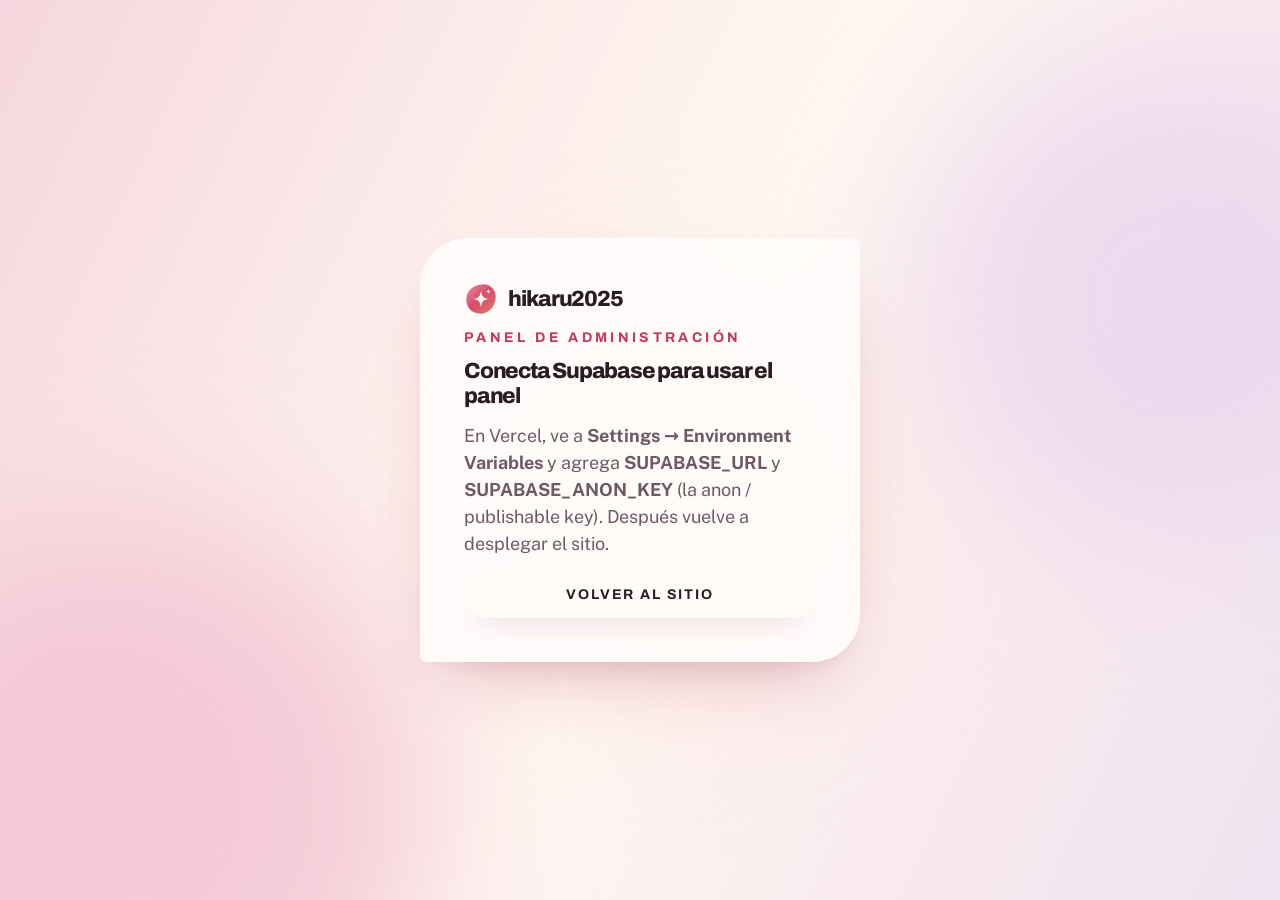
==== commit 2cb7d167: "Se agrega el logo" ====
--- a/html/admin.html
+++ b/html/admin.html
@@ -5,6 +5,8 @@
   <meta name="viewport" content="width=device-width, initial-scale=1">
   <meta name="robots" content="noindex, nofollow">
   <title>Admin · hikaru2025</title>
+  <link rel="icon" href="/img/favicon.svg" type="image/svg+xml">
+  <link rel="apple-touch-icon" href="/img/apple-touch-icon.png">
   <link rel="preconnect" href="https://fonts.googleapis.com">
   <link rel="preconnect" href="https://fonts.gstatic.com" crossorigin>
   <link href="https://fonts.googleapis.com/css2?family=Archivo:wght@500;600;700;800;900&family=Public+Sans:wght@400;500;600&display=swap" rel="stylesheet">
--- a/styles.css
+++ b/styles.css
@@ -69,7 +69,7 @@
   height: var(--header); display: grid; grid-template-columns: 1fr auto 1fr; align-items: center; gap: 28px;
   padding: 0 clamp(18px, 4.5vw, 86px);
 }
-.brand { justify-self: start; text-decoration: none; font-family: var(--font-display); font-weight: 800; font-size: 21px; letter-spacing: -.05em; }
+.brand { justify-self: start; display: inline-flex; align-items: center; gap: 10px; text-decoration: none; font-family: var(--font-display); font-weight: 800; font-size: 21px; letter-spacing: -.05em; }
 .nav-links { display: flex; align-items: center; justify-content: center; gap: 6px; }
 .nav-cta { justify-self: end; }
 .nav-links a {
@@ -99,6 +99,9 @@
 .menu-toggle span:last-child { top: 26px; }
 .menu-open .menu-toggle span:first-child { top: 22px; transform: rotate(45deg); }
 .menu-open .menu-toggle span:last-child { top: 22px; transform: rotate(-45deg); }
+
+.brand-mark { width: 34px; height: 34px; flex: none; transition: transform .5s var(--ease); }
+.brand:hover .brand-mark { transform: rotate(-12deg) scale(1.08); }
 
 /* ---------- Tipografía ---------- */
 .eyebrow { margin: 0; color: var(--accent); font-family: var(--font-display); font-weight: 700; font-size: 14px; letter-spacing: .24em; text-transform: uppercase; }
